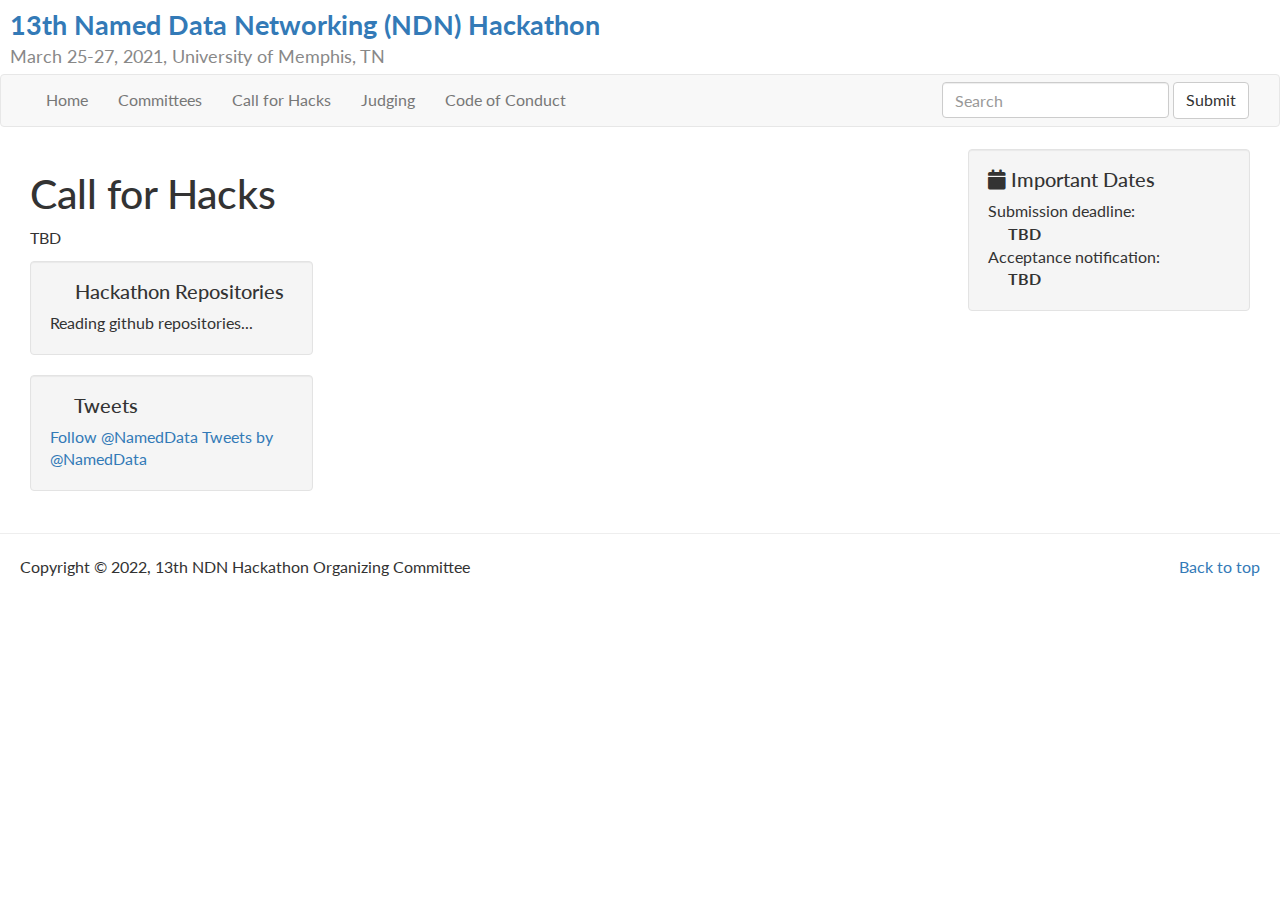
==== cfh.html @ 34082beb "Deploying to gh-pages from @ 13th-ndn-hackathon/13th-ndn-hackathon.github.io@8be67453fec7f406de8133c" ====
<!DOCTYPE html>
<!--[if lt IE 7]> <html class="lt-ie9 lt-ie8 lt-ie7" lang="en"> <![endif]-->
<!--[if IE 7]>    <html class="lt-ie9 lt-ie8" lang="en"> <![endif]-->
<!--[if IE 8]>    <html class="lt-ie9" lang="en"> <![endif]-->
<!--[if gt IE 8]><!--> <html lang="en"> <!--<![endif]-->
  <head>
    <meta charset="utf-8">
    <meta name="viewport" content="width=device-width">
    <meta http-equiv="X-UA-Compatible" content="IE=edge">

    <title>Call for Hacks - 13th Named Data Networking (NDN) Hackathon</title>
    <meta name="description" content="March 25-27, 2021, University of Memphis, TN">
    <meta name="author" content="13th NDN Hackathon Organizing Committee">
    <link rel="canonical" href="http://13th-ndn-hackathon.named-data.net/cfh">

    <link rel="stylesheet" type="text/css" href="/assets/site-c3c0b760b35f1d88faacaed27d85351cd33cf1fd88a5019ec0a70f46743a23f4.css">

    <!-- Le fav and touch icons -->
    <link rel="shortcut icon" href="/assets/ico/favicon-38a0d815005ff0b3d71bae96e5736aaf474efe05b3288d12f6465c38b43aa315.ico">
    <link rel="apple-touch-icon-precomposed" sizes="144x144" href="/assets/ico/apple-touch-icon-144-precomposed-97e5eefed33136b6b7e63bdbdf4957b88045bd96bb9b2cc5a0a8525729ca221f.png">
    <link rel="apple-touch-icon-precomposed" sizes="114x114" href="/assets/ico/apple-touch-icon-114-precomposed-8603082234efbd8fca0f58505f699a5854a13739f12b87b69143b06a4cccc0c7.png">
    <link rel="apple-touch-icon-precomposed" sizes="72x72" href="/assets/ico/apple-touch-icon-72-precomposed-a22882427ca6e03081271325bf1294e8cd2ee4c447f635000e4f4a0f694bfe55.png">
    <link rel="apple-touch-icon-precomposed" href="/assets/ico/apple-touch-icon-57-precomposed-933602014f87c50876665303015b7fed8f9dbe32ab7b7b62ebe888e5497dfd43.png">

    
  </head>
  <body>
    <header id="header">
      <hgroup>
  <h1 id="site-title">
    <a class="full" href="/">13th Named Data Networking (NDN) Hackathon</a>
  </h1>

  <h2 id="site-description">March 25-27, 2021, University of Memphis, TN</h2>

</hgroup>

    </header>

    <nav id="navbar">
      <nav class="navbar navbar-default">
  <div class="container-fluid">
    <div class="navbar-header">
      <button type="button" class="navbar-toggle collapsed" data-toggle="collapse" data-target="#bs-navbar-collapse-1">
        <span class="sr-only">Toggle navigation</span>
        <span class="icon-bar"></span>
        <span class="icon-bar"></span>
        <span class="icon-bar"></span>
      </button>
    </div>

    <div class="collapse navbar-collapse" id="bs-navbar-collapse-1">
      <ul class="nav navbar-nav">


  
  
          <li class="">
            <a href="/">Home</a>
          </li>
  

  
  
          <li class="">
            <a href="/committees.html">Committees</a>
          </li>
  

  
  
          <li class="">
            <a href="/cfh.html">Call for Hacks</a>
          </li>
  

  
  
          <li class="">
            <a href="/judging.html">Judging</a>
          </li>
  

  
  
          <li class="">
            <a href="/conduct.html">Code of Conduct</a>
          </li>
  

        </li>
      </ul>
      <form class="navbar-form navbar-right" role="search" action="https://google.com/search" method="get">
        <div class="form-group">

          <input type="hidden" name="q" value="site:http://13th-ndn-hackathon.named-data.net">

          <input type="text" name="q" class="form-control" placeholder="Search">
        </div>
        <button type="submit" class="btn btn-default">Submit</button>
      </form>
    </div>
  </div>
</nav>

    </nav>

    <div class="container-fluid">
      <div class="row-fluid">

        <aside id="sidebar" class="col-xs-8 col-sm-5 col-md-4 col-lg-3 pull-right">
          <section id="sidebar-deadlines" class="well">
 <h3><i class="fa fa-calendar"></i>&nbsp;Important Dates</h3>
<ul id="deadlines" class="nav nav-list">

  <li><p>Submission deadline:
  
  <br/><b style="margin-left: 20px">TBD</b>
  
  </p></li>

  <li><p>Acceptance notification:
  
  <br/><b style="margin-left: 20px">TBD</b>
  
  </p></li>

</ul>
</section>

        </aside><!--/span-->

        <div id="main" class="col-xs-12 col-sm-7 col-md-8 col-lg-9">
          <article>
 <header>
   <h1>Call for Hacks</h1>
 </header>

<section>
  <p>TBD</p>


</section>

<footer>
</footer>
</article>

        </div>

        <aside id="sidebar" class="col-xs-8 col-sm-5 col-md-4 col-lg-3">
          <section id="sidebar-github" class="well hidden-print">
  <h3><a style="color:black" href="https://github.com/13th-ndn-hackathon" target="_blank"><i class="fa fa-github"></i></a>&nbsp;Hackathon Repositories</h3>
  <ul id="github-repo" class="nav nav-list"><li><p>Reading github repositories...</p></li></ul>
</section>

<section id="sidebar-twitter" class="well hidden-print">
 <h3><i class="fa fa-twitter"></i>&nbsp;Tweets</h3>
 <a href="https://twitter.com/NamedData"
   class="twitter-follow-button"
   data-dnt="true"
   data-lang="en"
   data-show-count="false"
   data-show-screen-name="true"
 >Follow @NamedData</a>
 <a class="twitter-timeline" href="https://twitter.com/NamedData"
   data-widget-id="698294519054278656" data-chrome="transparent noheader">Tweets by @NamedData</a>
</section>


        </aside><!--/span-->

      </div><!--/row-->
    </div> <!-- /container -->

    <hr>

    <footer id="footer">
      <p class="pull-right hidden-print"><a href="#">Back to top</a></p>
<p>Copyright &copy; 2022, 13th NDN Hackathon Organizing Committee</p>

    </footer>

    <script src="/assets/site-fc869a5ae3b833acedbbc099d2cbe86b5672ff61641b2d23c1c5929672c58a96.js" type="text/javascript"></script>
  </body>
</html>
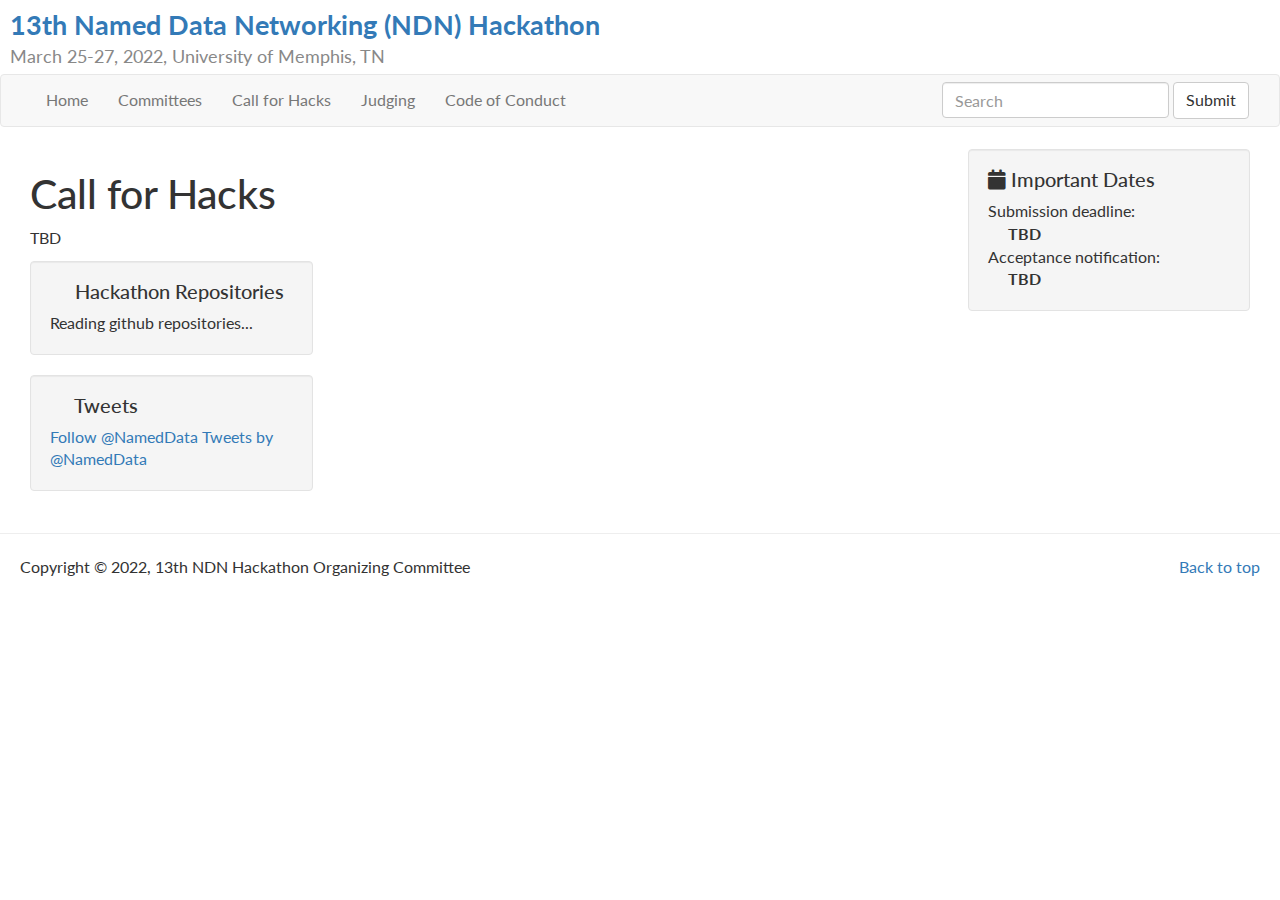
==== commit bbc10bc7: "Deploying to gh-pages from @ 13th-ndn-hackathon/13th-ndn-hackathon.github.io@88755d7eaee0b2972eb41a3" ====
--- a/cfh.html
+++ b/cfh.html
@@ -9,7 +9,7 @@
     <meta http-equiv="X-UA-Compatible" content="IE=edge">
 
     <title>Call for Hacks - 13th Named Data Networking (NDN) Hackathon</title>
-    <meta name="description" content="March 25-27, 2021, University of Memphis, TN">
+    <meta name="description" content="March 25-27, 2022, University of Memphis, TN">
     <meta name="author" content="13th NDN Hackathon Organizing Committee">
     <link rel="canonical" href="http://13th-ndn-hackathon.named-data.net/cfh">
 
@@ -31,7 +31,7 @@
     <a class="full" href="/">13th Named Data Networking (NDN) Hackathon</a>
   </h1>
 
-  <h2 id="site-description">March 25-27, 2021, University of Memphis, TN</h2>
+  <h2 id="site-description">March 25-27, 2022, University of Memphis, TN</h2>
 
 </hgroup>
 
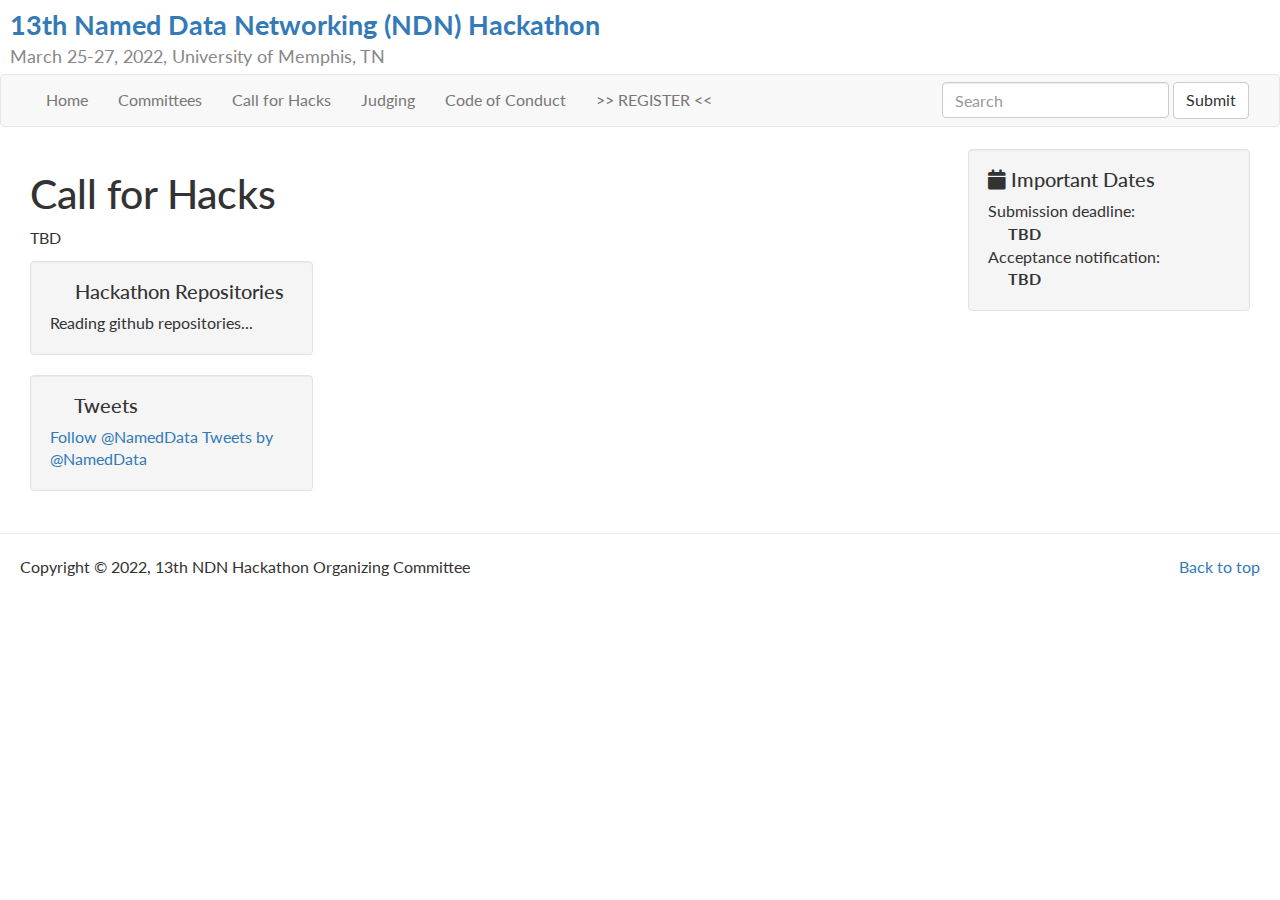
==== commit 85aa1f40: "Deploying to gh-pages from @ 13th-ndn-hackathon/13th-ndn-hackathon.github.io@820bf48687c2240fff61fcc" ====
--- a/cfh.html
+++ b/cfh.html
@@ -85,6 +85,13 @@
   
           <li class="">
             <a href="/conduct.html">Code of Conduct</a>
+          </li>
+  
+
+  
+  
+          <li class="">
+            <a href="https://www.eventbrite.com/e/13th-ndn-hackathon-registration-277692564937">>> REGISTER <<</a>
           </li>
   
 
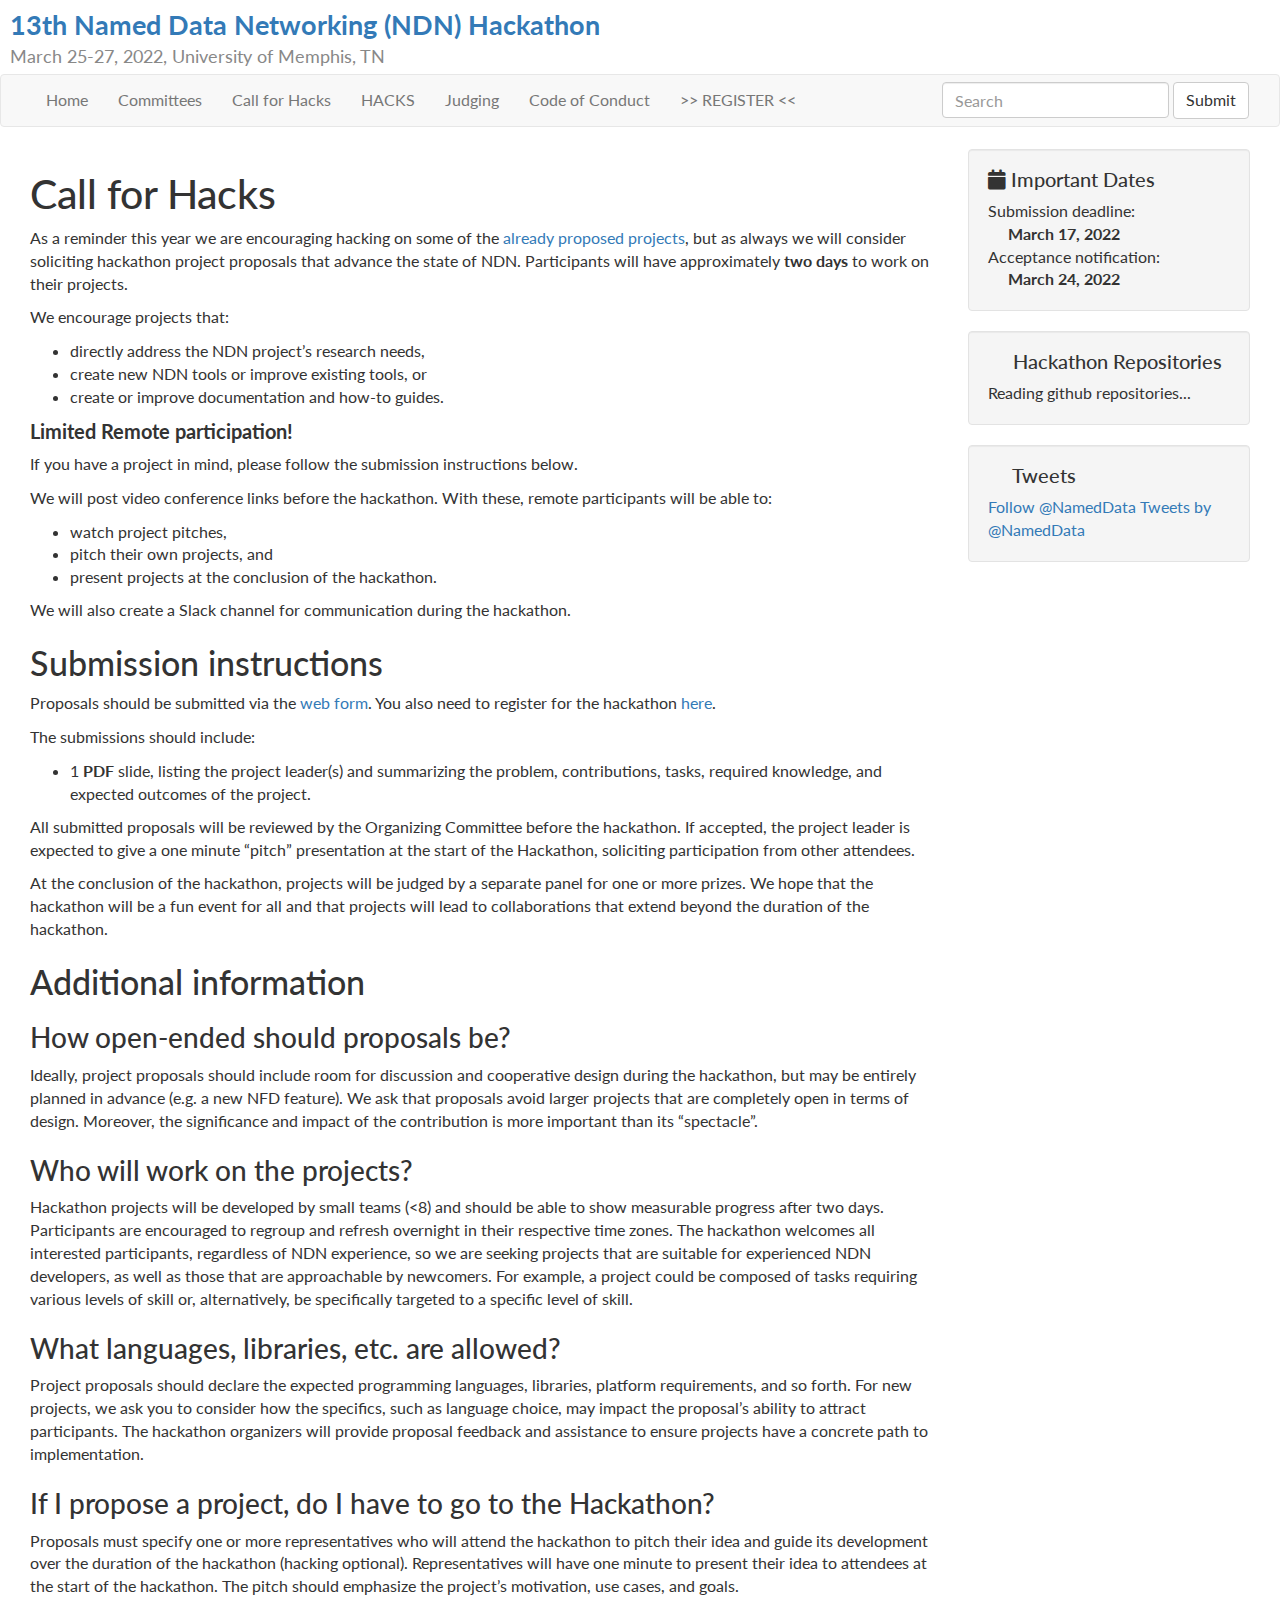
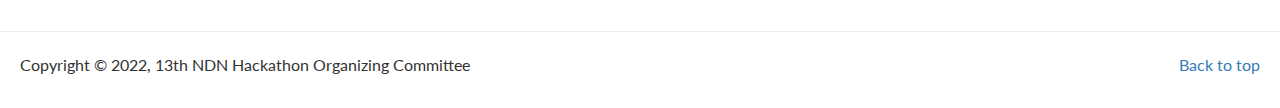
==== commit 32a5a96c: "Deploying to gh-pages from @ 13th-ndn-hackathon/13th-ndn-hackathon.github.io@5055306ebec9e37a1aef408" ====
--- a/cfh.html
+++ b/cfh.html
@@ -77,6 +77,13 @@
   
   
           <li class="">
+            <a href="/hacks.html">HACKS</a>
+          </li>
+  
+
+  
+  
+          <li class="">
             <a href="/judging.html">Judging</a>
           </li>
   
@@ -122,13 +129,13 @@
 
   <li><p>Submission deadline:
   
-  <br/><b style="margin-left: 20px">TBD</b>
+  <br/><b style="margin-left: 20px">March 17, 2022</b>
   
   </p></li>
 
   <li><p>Acceptance notification:
   
-  <br/><b style="margin-left: 20px">TBD</b>
+  <br/><b style="margin-left: 20px">March 24, 2022</b>
   
   </p></li>
 
@@ -144,7 +151,76 @@
  </header>
 
 <section>
-  <p>TBD</p>
+  <p>As a reminder this year we are encouraging hacking on some of the
+<a href="http://13th-ndn-hackathon.named-data.net/hacks.html">already proposed projects</a>, but as always
+we will consider soliciting hackathon project proposals that advance the state of NDN.
+Participants will have approximately <strong>two days</strong> to work on their projects.</p>
+
+<p>We encourage projects that:</p>
+
+<ul>
+  <li>directly address the NDN project’s research needs,</li>
+  <li>create new NDN tools or improve existing tools, or</li>
+  <li>create or improve documentation and how-to guides.</li>
+</ul>
+
+<h4 id="limited-remote-participation"><strong>Limited Remote participation!</strong></h4>
+
+<p>If you have a project in mind, please follow the submission instructions below.</p>
+
+<p>We will post video conference links before the hackathon.
+With these, remote participants will be able to:</p>
+
+<ul>
+  <li>watch project pitches,</li>
+  <li>pitch their own projects, and</li>
+  <li>present projects at the conclusion of the hackathon.</li>
+</ul>
+
+<p>We will also create a Slack channel for communication during the hackathon.</p>
+
+<h2 id="submission-instructions">Submission instructions</h2>
+
+<p>Proposals should be submitted via the <a href="https://forms.gle/9bmQtJL4ikhd1t4Y7">web form</a>. You also need to register for the hackathon <a href="https://www.eventbrite.com/e/13th-ndn-hackathon-registration-277692564937">here</a>.</p>
+
+<p>The submissions should include:</p>
+
+<ul>
+  <li>1 <strong>PDF</strong> slide, listing the project leader(s) and summarizing the problem, contributions, tasks, required knowledge, and expected outcomes of the project.</li>
+</ul>
+
+<p>All submitted proposals will be reviewed by the Organizing Committee before the hackathon.
+If accepted, the project leader is expected to give a one minute “pitch” presentation at the start of the Hackathon, soliciting participation from other attendees.</p>
+
+<p>At the conclusion of the hackathon, projects will be judged by a separate panel for one or more prizes.
+We hope that the hackathon will be a fun event for all and that projects will lead to collaborations that extend beyond the duration of the hackathon.</p>
+
+<h2 id="additional-information">Additional information</h2>
+
+<h3 id="how-open-ended-should-proposals-be">How open-ended should proposals be?</h3>
+
+<p>Ideally, project proposals should include room for discussion and cooperative design during the hackathon, but may be entirely planned in advance (e.g. a new NFD feature).
+We ask that proposals avoid larger projects that are completely open in terms of design.
+Moreover, the significance and impact of the contribution is more important than its “spectacle”.</p>
+
+<h3 id="who-will-work-on-the-projects">Who will work on the projects?</h3>
+
+<p>Hackathon projects will be developed by small teams (&lt;8) and should be able to show measurable progress after two days.
+Participants are encouraged to regroup and refresh overnight in their respective time zones.
+The hackathon welcomes all interested participants, regardless of NDN experience, so we are seeking projects that are suitable for experienced NDN developers, as well as those that are approachable by newcomers.
+For example, a project could be composed of tasks requiring various levels of skill or, alternatively, be specifically targeted to a specific level of skill.</p>
+
+<h3 id="what-languages-libraries-etc-are-allowed">What languages, libraries, etc. are allowed?</h3>
+
+<p>Project proposals should declare the expected programming languages, libraries, platform requirements, and so forth.
+For new projects, we ask you to consider how the specifics, such as language choice, may impact the proposal’s ability to attract participants.
+The hackathon organizers will provide proposal feedback and assistance to ensure projects have a concrete path to implementation.</p>
+
+<h3 id="if-i-propose-a-project-do-i-have-to-go-to-the-hackathon">If I propose a project, do I have to go to the Hackathon?</h3>
+
+<p>Proposals must specify one or more representatives who will attend the hackathon to pitch their idea and guide its development over the duration of the hackathon (hacking optional).
+Representatives will have one minute to present their idea to attendees at the start of the hackathon.
+The pitch should emphasize the project’s motivation, use cases, and goals.</p>
 
 
 </section>
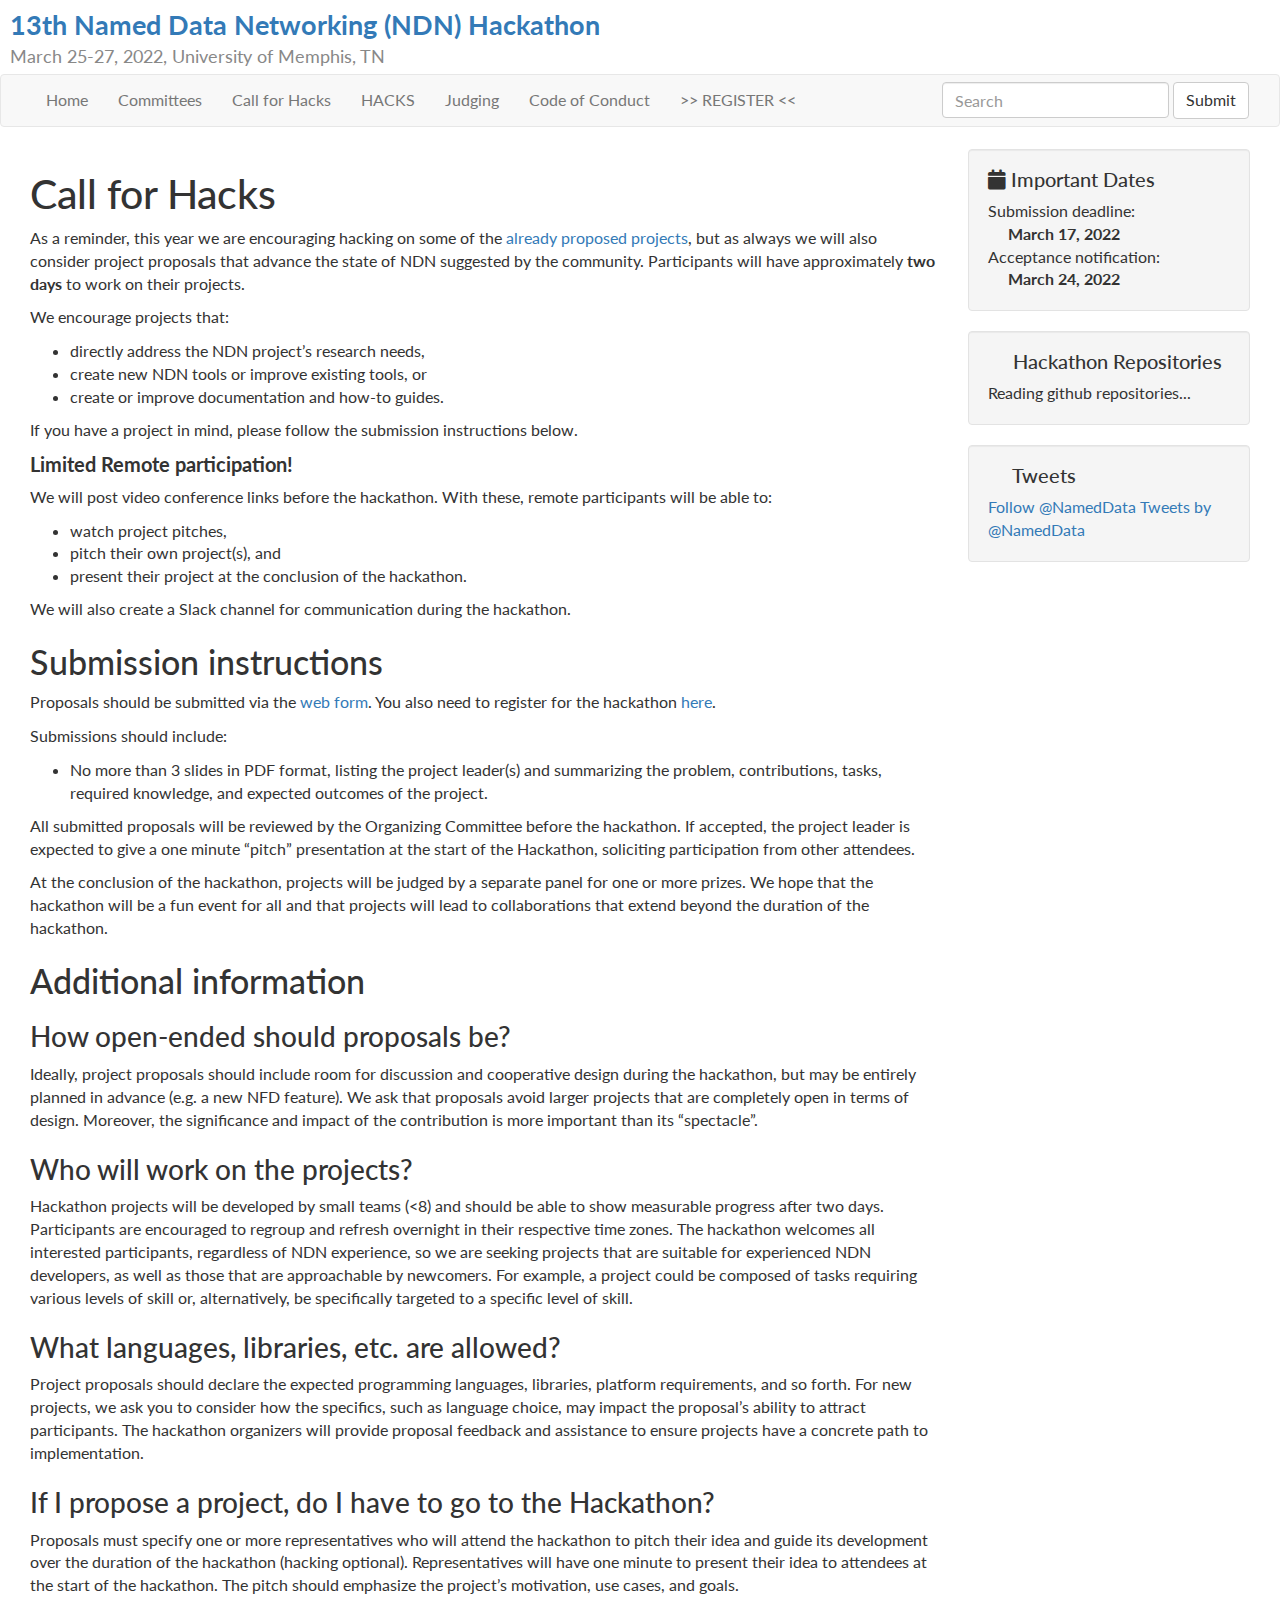
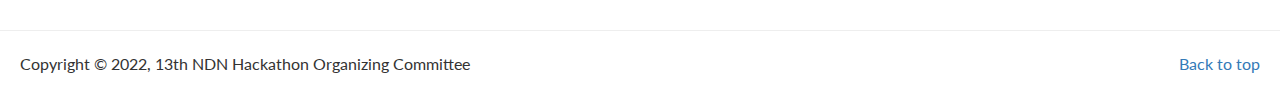
==== commit 24c84748: "Deploying to gh-pages from @ 13th-ndn-hackathon/13th-ndn-hackathon.github.io@6934760a9e7c1ca7904fee8" ====
--- a/cfh.html
+++ b/cfh.html
@@ -11,7 +11,7 @@
     <title>Call for Hacks - 13th Named Data Networking (NDN) Hackathon</title>
     <meta name="description" content="March 25-27, 2022, University of Memphis, TN">
     <meta name="author" content="13th NDN Hackathon Organizing Committee">
-    <link rel="canonical" href="http://13th-ndn-hackathon.named-data.net/cfh">
+    <link rel="canonical" href="https://13th-ndn-hackathon.named-data.net/cfh">
 
     <link rel="stylesheet" type="text/css" href="/assets/site-c3c0b760b35f1d88faacaed27d85351cd33cf1fd88a5019ec0a70f46743a23f4.css">
 
@@ -107,7 +107,7 @@
       <form class="navbar-form navbar-right" role="search" action="https://google.com/search" method="get">
         <div class="form-group">
 
-          <input type="hidden" name="q" value="site:http://13th-ndn-hackathon.named-data.net">
+          <input type="hidden" name="q" value="site:https://13th-ndn-hackathon.named-data.net">
 
           <input type="text" name="q" class="form-control" placeholder="Search">
         </div>
@@ -151,9 +151,8 @@
  </header>
 
 <section>
-  <p>As a reminder this year we are encouraging hacking on some of the
-<a href="http://13th-ndn-hackathon.named-data.net/hacks.html">already proposed projects</a>, but as always
-we will consider soliciting hackathon project proposals that advance the state of NDN.
+  <p>As a reminder, this year we are encouraging hacking on some of the <a href="/hacks">already proposed projects</a>,
+but as always we will also consider project proposals that advance the state of NDN suggested by the community.
 Participants will have approximately <strong>two days</strong> to work on their projects.</p>
 
 <p>We encourage projects that:</p>
@@ -164,29 +163,30 @@
   <li>create or improve documentation and how-to guides.</li>
 </ul>
 
+<p>If you have a project in mind, please follow the submission instructions below.</p>
+
 <h4 id="limited-remote-participation"><strong>Limited Remote participation!</strong></h4>
-
-<p>If you have a project in mind, please follow the submission instructions below.</p>
 
 <p>We will post video conference links before the hackathon.
 With these, remote participants will be able to:</p>
 
 <ul>
   <li>watch project pitches,</li>
-  <li>pitch their own projects, and</li>
-  <li>present projects at the conclusion of the hackathon.</li>
+  <li>pitch their own project(s), and</li>
+  <li>present their project at the conclusion of the hackathon.</li>
 </ul>
 
 <p>We will also create a Slack channel for communication during the hackathon.</p>
 
 <h2 id="submission-instructions">Submission instructions</h2>
 
-<p>Proposals should be submitted via the <a href="https://forms.gle/9bmQtJL4ikhd1t4Y7">web form</a>. You also need to register for the hackathon <a href="https://www.eventbrite.com/e/13th-ndn-hackathon-registration-277692564937">here</a>.</p>
-
-<p>The submissions should include:</p>
+<p>Proposals should be submitted via the <a href="https://forms.gle/9bmQtJL4ikhd1t4Y7">web form</a>.
+You also need to register for the hackathon <a href="https://www.eventbrite.com/e/13th-ndn-hackathon-registration-277692564937">here</a>.</p>
+
+<p>Submissions should include:</p>
 
 <ul>
-  <li>1 <strong>PDF</strong> slide, listing the project leader(s) and summarizing the problem, contributions, tasks, required knowledge, and expected outcomes of the project.</li>
+  <li>No more than 3 slides in PDF format, listing the project leader(s) and summarizing the problem, contributions, tasks, required knowledge, and expected outcomes of the project.</li>
 </ul>
 
 <p>All submitted proposals will be reviewed by the Organizing Committee before the hackathon.
@@ -221,7 +221,6 @@
 <p>Proposals must specify one or more representatives who will attend the hackathon to pitch their idea and guide its development over the duration of the hackathon (hacking optional).
 Representatives will have one minute to present their idea to attendees at the start of the hackathon.
 The pitch should emphasize the project’s motivation, use cases, and goals.</p>
-
 
 </section>
 
@@ -264,6 +263,6 @@
 
     </footer>
 
-    <script src="/assets/site-fc869a5ae3b833acedbbc099d2cbe86b5672ff61641b2d23c1c5929672c58a96.js" type="text/javascript"></script>
+    <script src="/assets/site-e04449cd79aaea1bdd392498ce22ca51eb2b371c9e08f35c673cf2ef57edf9dd.js" type="text/javascript"></script>
   </body>
 </html>
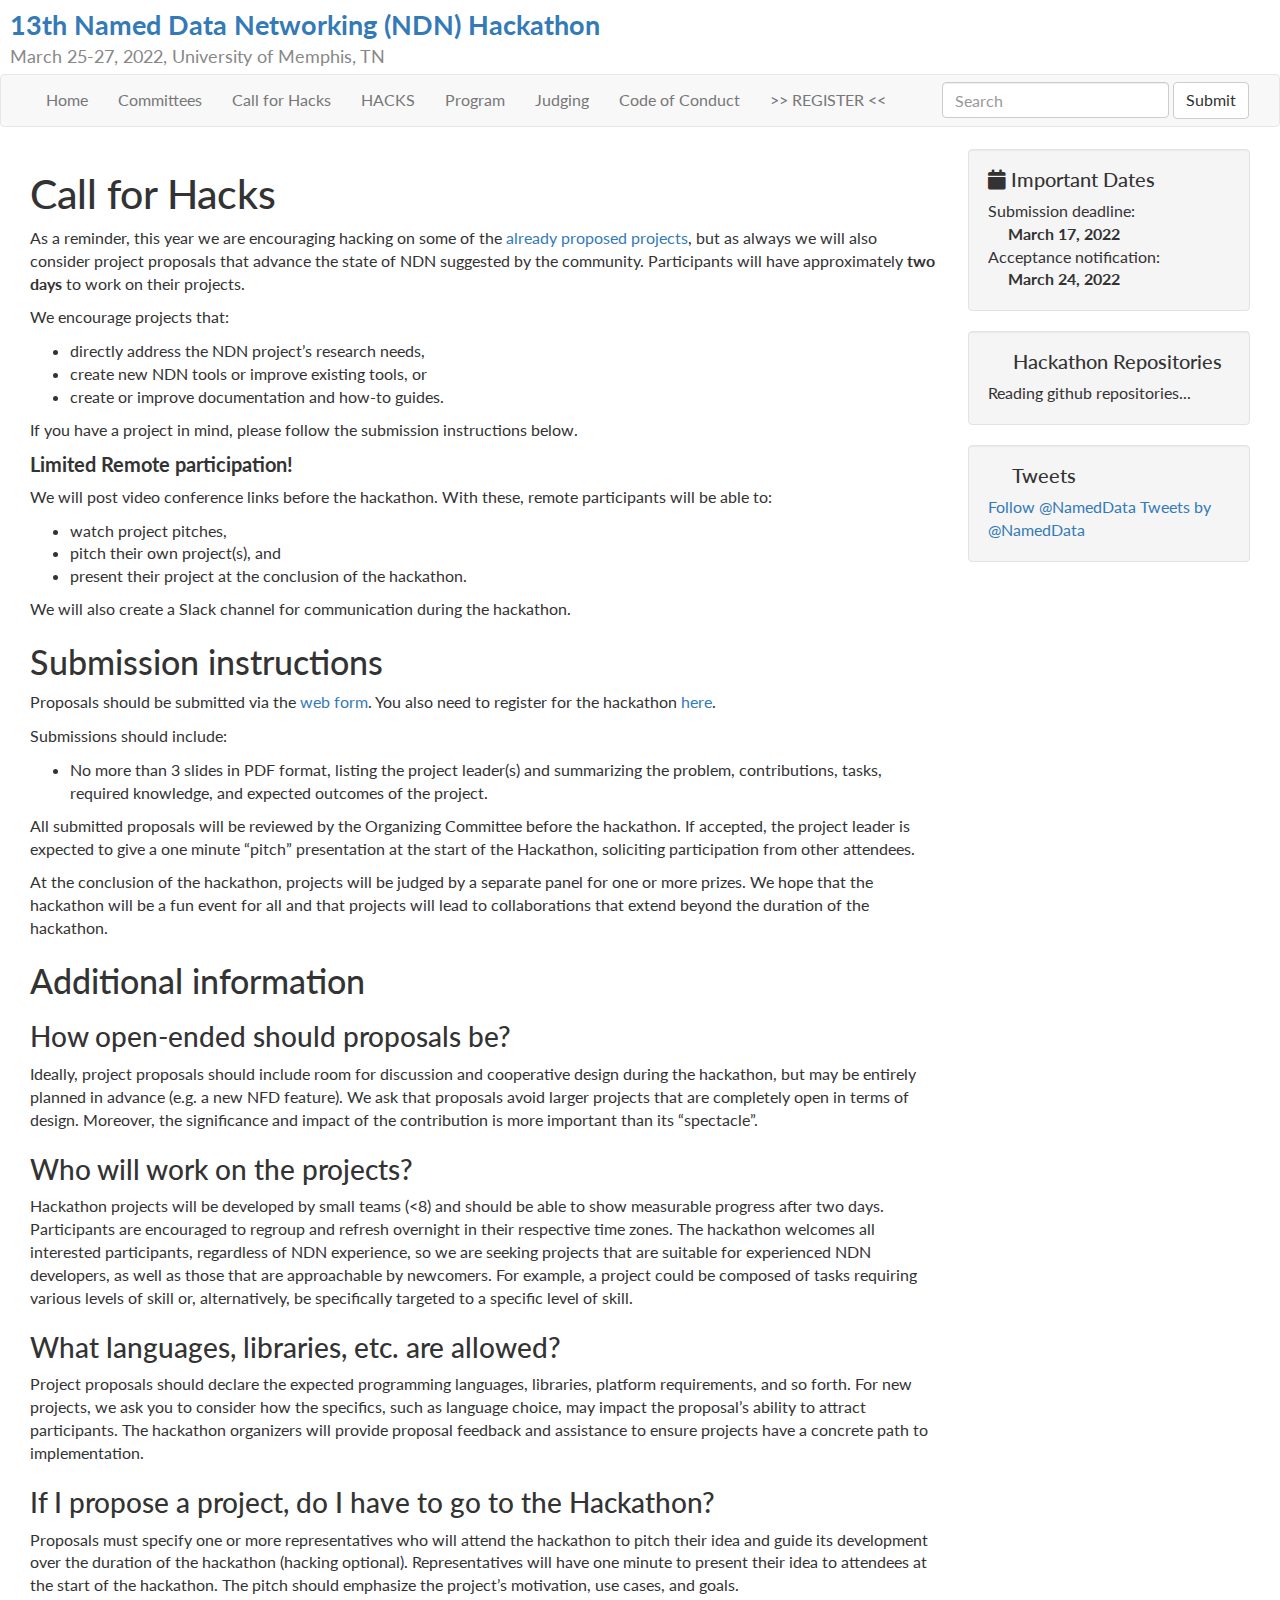
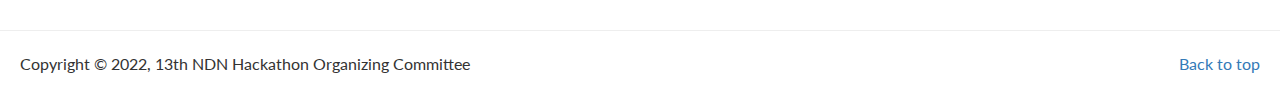
==== commit db9147d9: "Deploying to gh-pages from @ 13th-ndn-hackathon/13th-ndn-hackathon.github.io@0941d1c09ca6622301f81c8" ====
--- a/cfh.html
+++ b/cfh.html
@@ -84,6 +84,13 @@
   
   
           <li class="">
+            <a href="/program.html">Program</a>
+          </li>
+  
+
+  
+  
+          <li class="">
             <a href="/judging.html">Judging</a>
           </li>
   
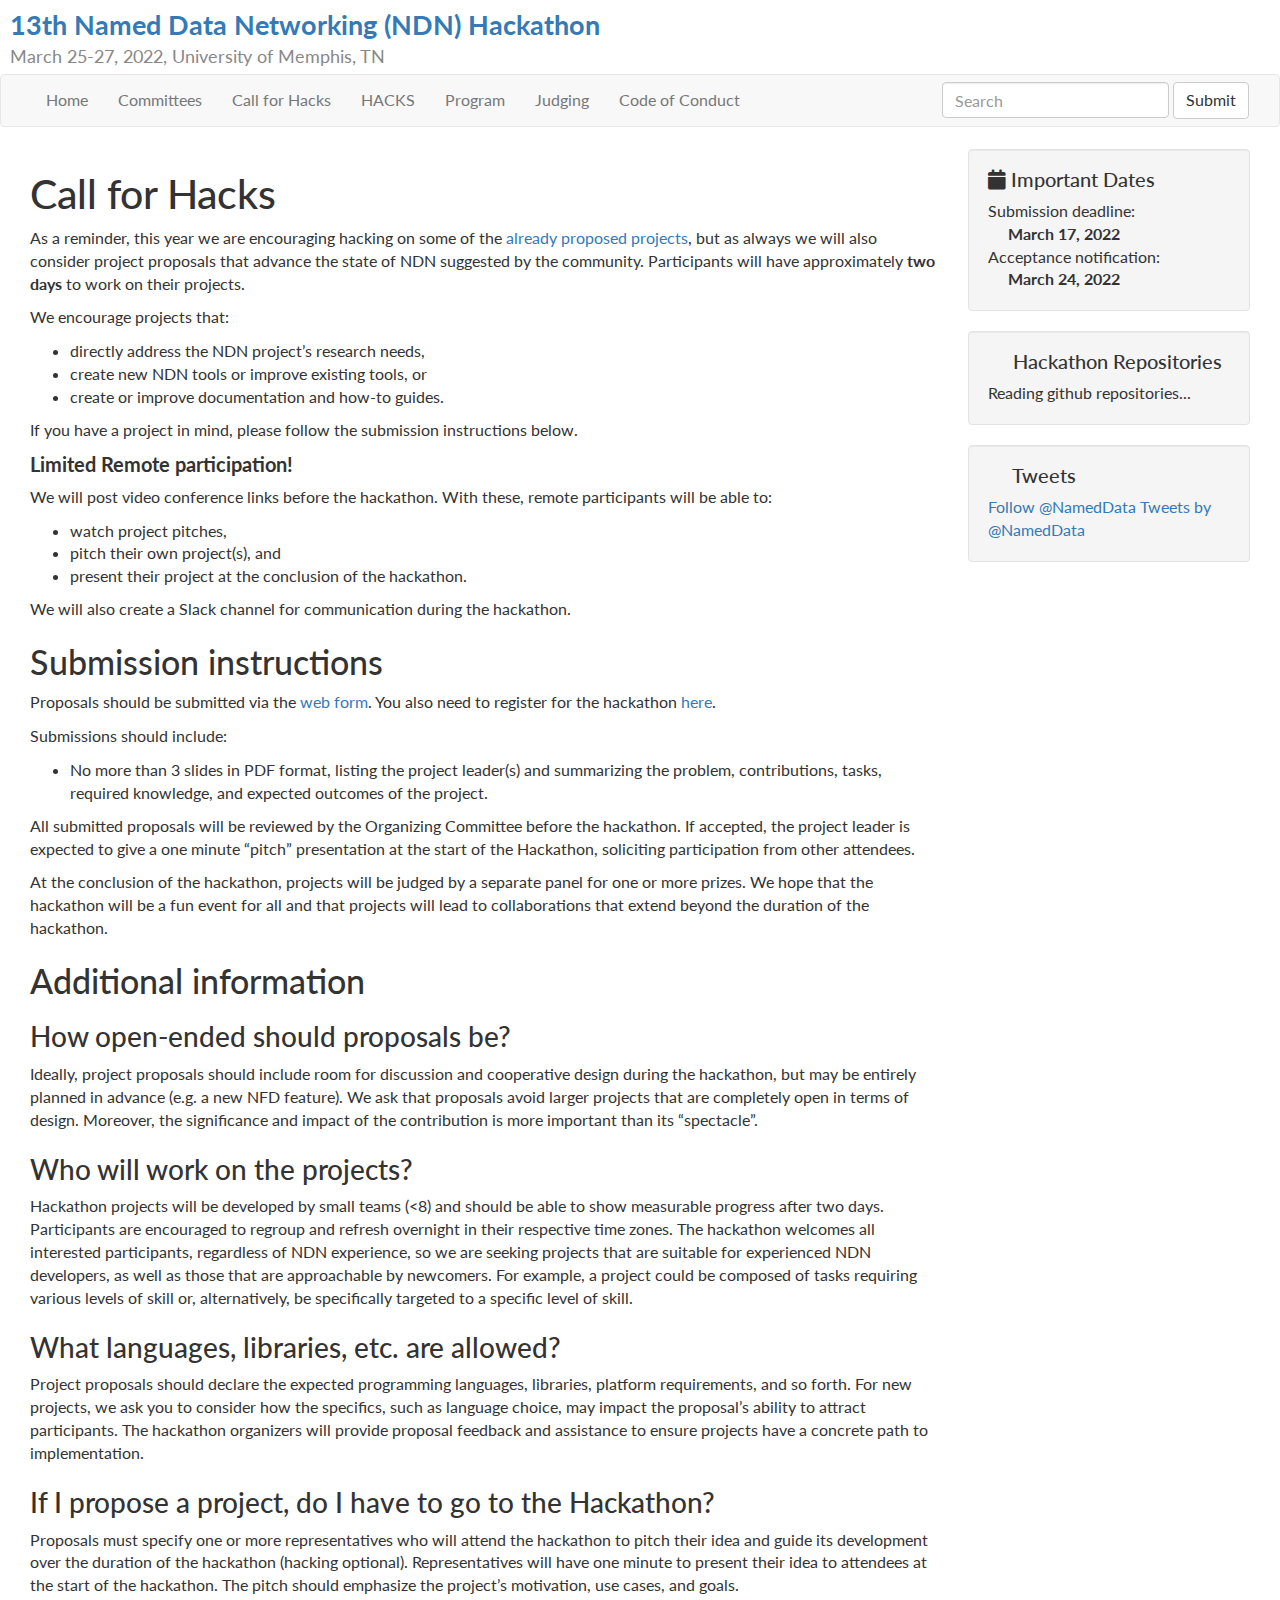
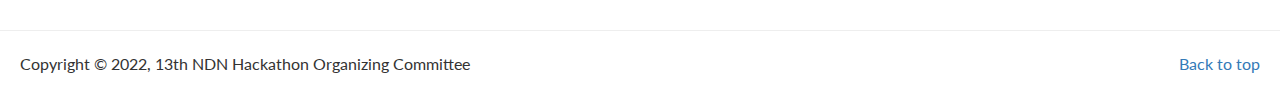
==== commit bd22cbbd: "Deploying to gh-pages from @ 13th-ndn-hackathon/13th-ndn-hackathon.github.io@7fb43d792743699c6dcb0b4" ====
--- a/cfh.html
+++ b/cfh.html
@@ -13,14 +13,14 @@
     <meta name="author" content="13th NDN Hackathon Organizing Committee">
     <link rel="canonical" href="https://13th-ndn-hackathon.named-data.net/cfh">
 
-    <link rel="stylesheet" type="text/css" href="/assets/site-c3c0b760b35f1d88faacaed27d85351cd33cf1fd88a5019ec0a70f46743a23f4.css">
+    <link rel="stylesheet" type="text/css" href="/assets/site-e52ceb195212182d347631ace324c97f175f2593e3f4f8b9923e6a47d18076b2b0fc773c95fb02822c2a74acddd88cae4ee8778d888eda304827d36576da3ba5.css">
 
     <!-- Le fav and touch icons -->
-    <link rel="shortcut icon" href="/assets/ico/favicon-38a0d815005ff0b3d71bae96e5736aaf474efe05b3288d12f6465c38b43aa315.ico">
-    <link rel="apple-touch-icon-precomposed" sizes="144x144" href="/assets/ico/apple-touch-icon-144-precomposed-97e5eefed33136b6b7e63bdbdf4957b88045bd96bb9b2cc5a0a8525729ca221f.png">
-    <link rel="apple-touch-icon-precomposed" sizes="114x114" href="/assets/ico/apple-touch-icon-114-precomposed-8603082234efbd8fca0f58505f699a5854a13739f12b87b69143b06a4cccc0c7.png">
-    <link rel="apple-touch-icon-precomposed" sizes="72x72" href="/assets/ico/apple-touch-icon-72-precomposed-a22882427ca6e03081271325bf1294e8cd2ee4c447f635000e4f4a0f694bfe55.png">
-    <link rel="apple-touch-icon-precomposed" href="/assets/ico/apple-touch-icon-57-precomposed-933602014f87c50876665303015b7fed8f9dbe32ab7b7b62ebe888e5497dfd43.png">
+    <link rel="shortcut icon" href="/assets/ico/favicon-89234212eb728a063ec4e98c65bb3cccbb193d904198cd266253e3719a732811284773ec79c7a94b8ccc9ba12f26c54ce3ff4c55494436f66b747ca271d49cc4.ico">
+    <link rel="apple-touch-icon-precomposed" sizes="144x144" href="/assets/ico/apple-touch-icon-144-precomposed-3823f6a4c8a5906152f73a61d5f45382b39c3ab5568d852fec40c159c2ca85b5ffb33ba2e7c1e7187956ba2736584ba6aa2e566473691afdb3340d00e787acc7.png">
+    <link rel="apple-touch-icon-precomposed" sizes="114x114" href="/assets/ico/apple-touch-icon-114-precomposed-b3d8d0859e3379878cc6c8027d1f7b094f462d816ca19b67932c79e012f656a15b0f9745b7acba8ad57cf9f3a9cadc1b016352eca844f258ccffcd42bf7532b4.png">
+    <link rel="apple-touch-icon-precomposed" sizes="72x72" href="/assets/ico/apple-touch-icon-72-precomposed-c2b0f64fbfe9dd11a86b00e59849d084fe1000ea2d4d755914abf416f0a28373a852149aba698c939e02085cd3cd7409a89d2a36ecff0fef5e6e3de3af902dc5.png">
+    <link rel="apple-touch-icon-precomposed" href="/assets/ico/apple-touch-icon-57-precomposed-3e4ac920394e88687d73957cd2a1488d298a2b9d3ffbdc8cbb619dca624810ea7f9a2617605ae0f9bbaaa4165a040be206022234d7befcc6b22ec6270d2471b7.png">
 
     
   </head>
@@ -102,13 +102,6 @@
           </li>
   
 
-  
-  
-          <li class="">
-            <a href="https://www.eventbrite.com/e/13th-ndn-hackathon-registration-277692564937">>> REGISTER <<</a>
-          </li>
-  
-
         </li>
       </ul>
       <form class="navbar-form navbar-right" role="search" action="https://google.com/search" method="get">
@@ -270,6 +263,6 @@
 
     </footer>
 
-    <script src="/assets/site-e04449cd79aaea1bdd392498ce22ca51eb2b371c9e08f35c673cf2ef57edf9dd.js" type="text/javascript"></script>
+    <script type="text/javascript" src="/assets/site-958abff7fa80d4f0d66ee9c2492463cef935eb353daa38462e1cb9cfed7b8217bcb489c8916b058ab3b7266b420924ee788f6a2de9ed2c3ea878dd739a781e66.js"></script>
   </body>
 </html>
